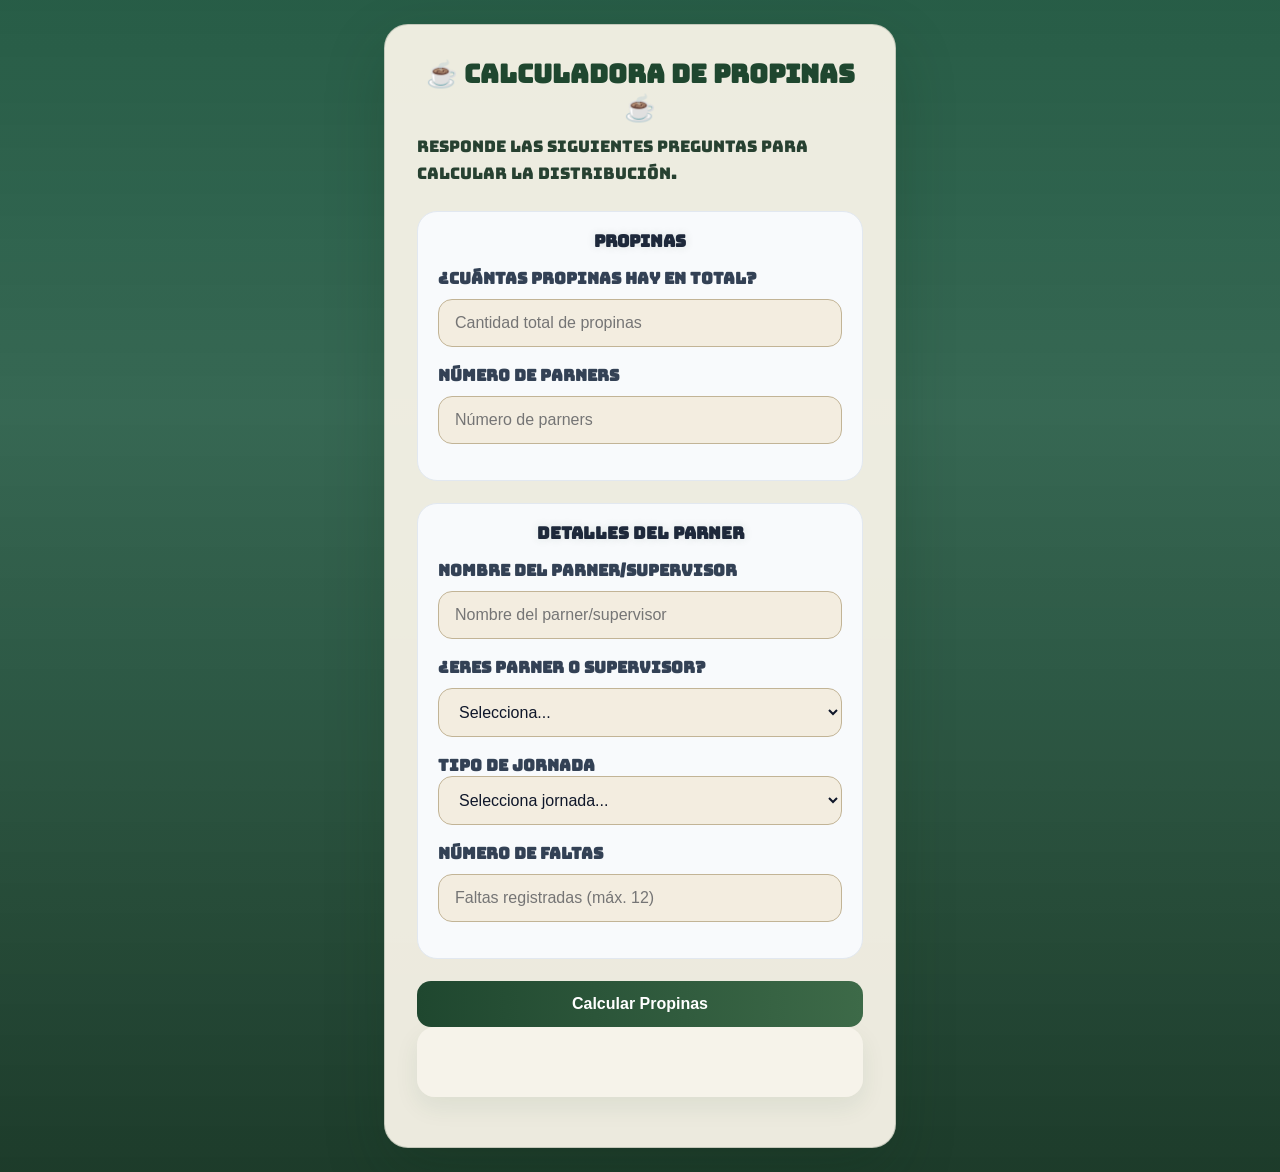
==== index.html @ 47b31a82 "Add files via upload" ====
<!DOCTYPE html>
<html lang="es">
<head>
    <meta charset="UTF-8">
    <meta name="viewport" content="width=device-width, initial-scale=1.0">
    <title>Formulario de Propinas</title>
    <meta
        name="description"
        content="Formulario para calcular y distribuir propinas entre compañeros de trabajo.">
    <!-- Cargar fuentes desde Google Fonts -->
    <link rel="preconnect" href="https://fonts.googleapis.com">
    <link rel="preconnect" href="https://fonts.gstatic.com" crossorigin>
    <link href="https://fonts.googleapis.com/css2?family=Bungee&display=swap" rel="stylesheet">
    <!-- Hoja de estilos personalizada -->
    <link href="styles.css" rel="stylesheet">
</head>
<body>
    <main class="container">
        <section class="form-card">
            <!-- Título principal de la aplicación -->
            <h1>☕ Calculadora de propinas ☕</h1>
            <p>Responde las siguientes preguntas para calcular la distribución.</p>
            
            <!-- FORMULARIO 1: Datos generales de propinas -->
            <form id="propinasForm" action="#" method="post">
                <div class="form-block">
                    <h2>Propinas</h2>
                    
                    <!-- Campo: Cantidad total de propinas a distribuir -->
                    <div class="form-field">
                        <label for="propinasTotales">¿Cuántas propinas hay en total?</label>
                        <input id="propinasTotales" name="propinasTotales" type="number" min="0" step="1" placeholder="Cantidad total de propinas" required>
                    </div>
                    
                    <!-- Campo: Cantidad de parners que compartirán las propinas -->
                    <div class="form-field">
                        <label for="parners">Número de parners</label>
                        <input id="parners" name="parners" type="number" min="1" step="1" placeholder="Número de parners" required>
                    </div>
                </div>
            </form>
            
            <!-- FORMULARIO 2: Detalles específicos del parner/supervisor -->
            <form id="detalleForm" action="#" method="post">
                <div class="form-block">
                    <h2>Detalles del parner</h2>
                    
                    <!-- Campo: Nombre del parner o supervisor -->
                    <div class="form-field">
                        <label for="nombreParner">Nombre del parner/supervisor</label>
                        <input id="nombreParner" name="nombreParner" type="text" placeholder="Nombre del parner/supervisor" required>
                    </div>
                    
                    <!-- Campo: Rol (parner o supervisor) -->
                    <!-- Los supervisores trabajan 12 días fijos (mes completo)
                         Los parners tienen diferentes jornadas (5x2, 4x3, 3x4) -->
                    <div class="form-field">
                        <label for="rolParner">¿Eres parner o supervisor?</label>
                        <select id="rolParner" name="rolParner" required>
                            <option value="">Selecciona...</option>
                            <option value="supervisor">Supervisor</option>
                            <option value="parner">Parner</option>
                        </select>
                    </div>
                    
                    <!-- Campo: Tipo de jornada (solo visible para parners)
                         - 5x2: 5 días trabajo, 2 descanso = 10 días trabajados
                         - 4x3: 4 días trabajo, 3 descanso = 8 días trabajados
                         - 3x4: 3 días trabajo, 4 descanso = 6 días trabajados -->
                    <div class="form-field" id="jornadaField">
                        <label for="jornada">Tipo de jornada</label>
                        <select id="jornada" name="jornada">
                            <option value="">Selecciona jornada...</option>
                            <option value="5x2">5x2</option>
                            <option value="4x3">4x3</option>
                            <option value="3x4">3x4</option>
                        </select>
                    </div>
                    
                    <!-- Campo: Cantidad de faltas
                         Las faltas reducen proporcionalmente las propinas:
                         Factor de descuento = 1 - (faltas / 12)
                         Ejemplo: 3 faltas = 25% descuento, 6 faltas = 50% descuento -->
                    <div class="form-field">
                        <label for="faltas">Número de faltas</label>
                        <input id="faltas" name="faltas" type="number" min="0" max="12" step="1" placeholder="Faltas registradas (máx. 12)" required>
                    </div>
                </div>
                
                <!-- Botón de envío: Calcula y muestra el resultado -->
                <div class="form-actions">
                    <button type="submit">Calcular Propinas</button>
                </div>
            </form>
            
            <!-- Área donde se muestra el resultado del cálculo
                 Se actualiza dinámicamente con JavaScript al hacer click en "Calcular Propinas" -->
            <div id="resultado" class="form-field result"></div>
        </section>
    </main>
    
    <!-- Script que contiene toda la lógica de cálculo -->
    <script src="operacion.js"></script>
</body>
</html>
---- styles.css ----
﻿/* ==================== CONFIGURACIÓN GLOBAL ====================
   Estilos base que aplican a todo el documento */
:root {
    /* Fuente principal de toda la aplicación */
    font-family: 'Bungee', cursive;
    background-color: #f1f3eb;
    color: #0f172a;
}

/* Aplicar box-sizing a todos los elementos para mejor control de espacios */
* {
    box-sizing: border-box;
}

/* ==================== ESTILOS DEL CUERPO ====================
   Configuración de fondo y distribución de la página */
body {
    margin: 0;
    min-height: 100vh;
    /* Centrar contenido vertical y horizontalmente */
    display: grid;
    place-items: center;
    /* Gradiente verde (estilo Starbucks) + imagen de fondo de cafetería */
    background: linear-gradient(180deg, rgba(22, 80, 57, 0.92) 0%, rgba(22, 80, 57, 0.85) 35%, rgba(18, 50, 32, 0.95) 100%),
        url('https://images.unsplash.com/photo-1495474472287-4d71bcdd2085?auto=format&fit=crop&w=1400&q=80') center/cover no-repeat;
    color: #f8f3e7;
}

/* ==================== CONTENEDOR PRINCIPAL ====================
   Limita el ancho máximo y agrega padding */
.container {
    width: min(100%, 560px);
    padding: 24px;
}

/* ==================== TARJETA DEL FORMULARIO ====================
   Contenedor blanco/crema que encapsula todos los formularios */
.form-card {
    background: rgba(248, 244, 232, 0.95);
    border: 1px solid rgba(15, 44, 25, 0.18);
    border-radius: 24px;
    padding: 32px;
    box-shadow: 0 24px 60px rgba(15, 44, 25, 0.22);
}

/* Título principal: "Calculadora de propinas" */
.form-card h1 {
    margin: 0 0 8px;
    /* Tamaño responsivo: mínimo 1.6rem, 2vw de ancho, máximo 2rem */
    font-size: clamp(1.6rem, 2vw, 2rem);
    font-family: 'Bungee', cursive;
    color: #1f472f;
    text-align: center;
}

/* Párrafo descriptivo debajo del título */
.form-card p {
    margin: 0 0 24px;
    color: #274131;
    line-height: 1.7;
}

/* ==================== BLOQUES DE FORMULARIO ====================
   Cada form-block es una sección del formulario (Propinas, Detalles, etc.) */
.form-block {
    padding: 18px 20px;
    border: 1px solid #e2e8f0;
    border-radius: 20px;
    background: #f8fafc;
    margin-bottom: 22px;
}

/* Encabezados dentro de los bloques (h2) */
.form-block h2 {
    margin: 0 0 16px;
    font-size: 1.05rem;
    font-weight: 700;
    color: #1e293b;
    font-family: 'Bungee', cursive;
}

/* Animación especial para el h2 del formulario de propinas (entrada suave) */
#propinasForm .form-block h2 {
    text-align: center;
    opacity: 0;
    animation: propinasEntrance 1.1s ease forwards;
}

/* Centra el h2 del formulario de detalles del parner con animación */
#detalleForm .form-block h2 {
    text-align: center;
    opacity: 0;
    animation: detalleEntrance 1.1s ease forwards 0.3s;
}

/**
 * Animación detalleEntrance:
 * Similar a propinasEntrance pero se activa con un delay de 0.3s
 * Crea un efecto de entrada escalonada
 */
@keyframes detalleEntrance {
    0% {
        opacity: 0;
        transform: translateY(-14px) scale(0.96);
        color: #1f472f;
        text-shadow: 0 0 0 rgba(31, 71, 47, 0);
    }
    70% {
        opacity: 1;
        transform: translateY(0) scale(1.02);
        text-shadow: 0 0 18px rgba(31, 71, 47, 0.18);
    }
    100% {
        opacity: 1;
        transform: translateY(0) scale(1);
        text-shadow: 0 0 10px rgba(31, 71, 47, 0.12);
    }
}

/**
 * Animación propinasEntrance:
 * - Inicia invisible y ligeramente arriba
 * - Se desliza hacia abajo mientras aparece
 * - Agrega un efecto de brillo/sombra de texto
 */
@keyframes propinasEntrance {
    0% {
        opacity: 0;
        transform: translateY(-14px) scale(0.96);
        color: #1f472f;
        text-shadow: 0 0 0 rgba(31, 71, 47, 0);
    }
    70% {
        opacity: 1;
        transform: translateY(0) scale(1.02);
        text-shadow: 0 0 18px rgba(31, 71, 47, 0.18);
    }
    100% {
        opacity: 1;
        transform: translateY(0) scale(1);
        text-shadow: 0 0 10px rgba(31, 71, 47, 0.12);
    }
}

/* ==================== CAMPOS DE FORMULARIO ====================
   Espacios para labels e inputs */
.form-field {
    display: grid;
    gap: 10px;
    margin-bottom: 18px;
}

/* Estilos para los labels */
.form-field label {
    font-weight: 600;
    color: #334155;
}

/* Estilos base para inputs, textareas y selects */
.form-field input,
.form-field textarea,
.form-field select {
    width: 100%;
    padding: 14px 16px;
    border: 1px solid #c2b496;
    border-radius: 14px;
    background: #f3ede0;
    font-size: 1rem;
    color: #0f172a;
}

/* Estilos cuando los elementos de formulario están enfocados */
.form-field input:focus,
.form-field textarea:focus,
.form-field select:focus {
    outline: none;
    border-color: #194b35;
    box-shadow: 0 0 0 4px rgba(25, 75, 53, 0.14);
}

/* Textarea específico: permite redimensionamiento vertical */
.form-field textarea {
    resize: vertical;
    min-height: 126px;
}

/* ==================== ACCIONES DEL FORMULARIO ====================
   Contenedor para los botones */
.form-actions {
    margin-top: 8px;
}

/* ==================== BOTONES ====================
   Botón principal: "Calcular Propinas" */
button {
    width: 100%;
    border: none;
    border-radius: 14px;
    padding: 14px 18px;
    font-size: 1rem;
    font-weight: 700;
    color: #ffffff;
    /* Gradiente verde (estilo Starbucks) */
    background: linear-gradient(90deg, #1f472f 0%, #3d6a48 100%);
    cursor: pointer;
    transition: transform 0.2s ease, box-shadow 0.2s ease;
}

/* Efecto hover: botón se levanta y proyecta sombra */
button:hover {
    transform: translateY(-1px);
    box-shadow: 0 16px 30px rgba(31, 71, 47, 0.25);
}

/* Efecto al presionar: botón vuelve a su posición normal */
button:active {
    transform: translateY(0);
}

/* ==================== ÁREA DE RESULTADO ====================
   Elemento #resultado: muestra el cálculo final */
#resultado {
    min-height: 70px;
    padding: 18px 20px;
    border-radius: 18px;
    background: rgba(247, 244, 235, 0.95);
    box-shadow: 0 10px 24px rgba(31, 71, 47, 0.08);
    transition: background 0.3s ease, box-shadow 0.3s ease;
}

/* Estilos para números dentro del resultado: color negro para destacar */
#resultado .resultado-numero {
    color: #000000;
}

/* ==================== ANIMACIONES DEL RESULTADO ====================
   Clase que triggeriza la animación de resplandor */
.result-glow {
    animation: resultGlow 1.2s ease-in-out;
}

/**
 * Animación resultGlow:
 * - El resultado aparece con un efecto de deslizamiento hacia arriba
 * - Proyecta un resplandor (glow) que se desvanece gradualmente
 * - Da una sensación de aparición elegante
 */
@keyframes resultGlow {
    0% {
        opacity: 0;
        transform: translateY(12px);
        box-shadow: 0 0 0 rgba(31, 71, 47, 0);
    }
    40% {
        opacity: 1;
        transform: translateY(0);
        box-shadow: 0 0 22px rgba(31, 71, 47, 0.25);
    }
    100% {
        transform: translateY(0);
        box-shadow: 0 0 14px rgba(31, 71, 47, 0.16);
    }
}

/* ==================== MEDIA QUERIES - RESPONSIVE DESIGN ====================
   Ajustes para pantallas de 720px o menos */
@media (max-width: 720px) {
    .container {
        padding: 16px;
    }

    .form-card {
        padding: 24px;
        box-shadow: 0 16px 28px rgba(15, 23, 42, 0.08);
    }

    .form-field {
        gap: 8px;
    }

    .form-field input,
    .form-field textarea,
    .form-field select {
        padding: 12px 14px;
        font-size: 0.98rem;
    }

    button {
        padding: 12px 16px;
        font-size: 0.98rem;
    }
}

/* Ajustes para pantallas muy pequeñas (520px o menos) */
@media (max-width: 520px) {
    body {
        padding: 16px 0;
    }

    .form-card {
        padding: 20px;
        border-radius: 20px;
    }

    .form-block {
        padding: 16px;
    }

    .form-card h1 {
        font-size: 1.5rem;
    }

    .form-block h2 {
        font-size: 1rem;
    }

    button {
        font-size: 0.95rem;
    }
}
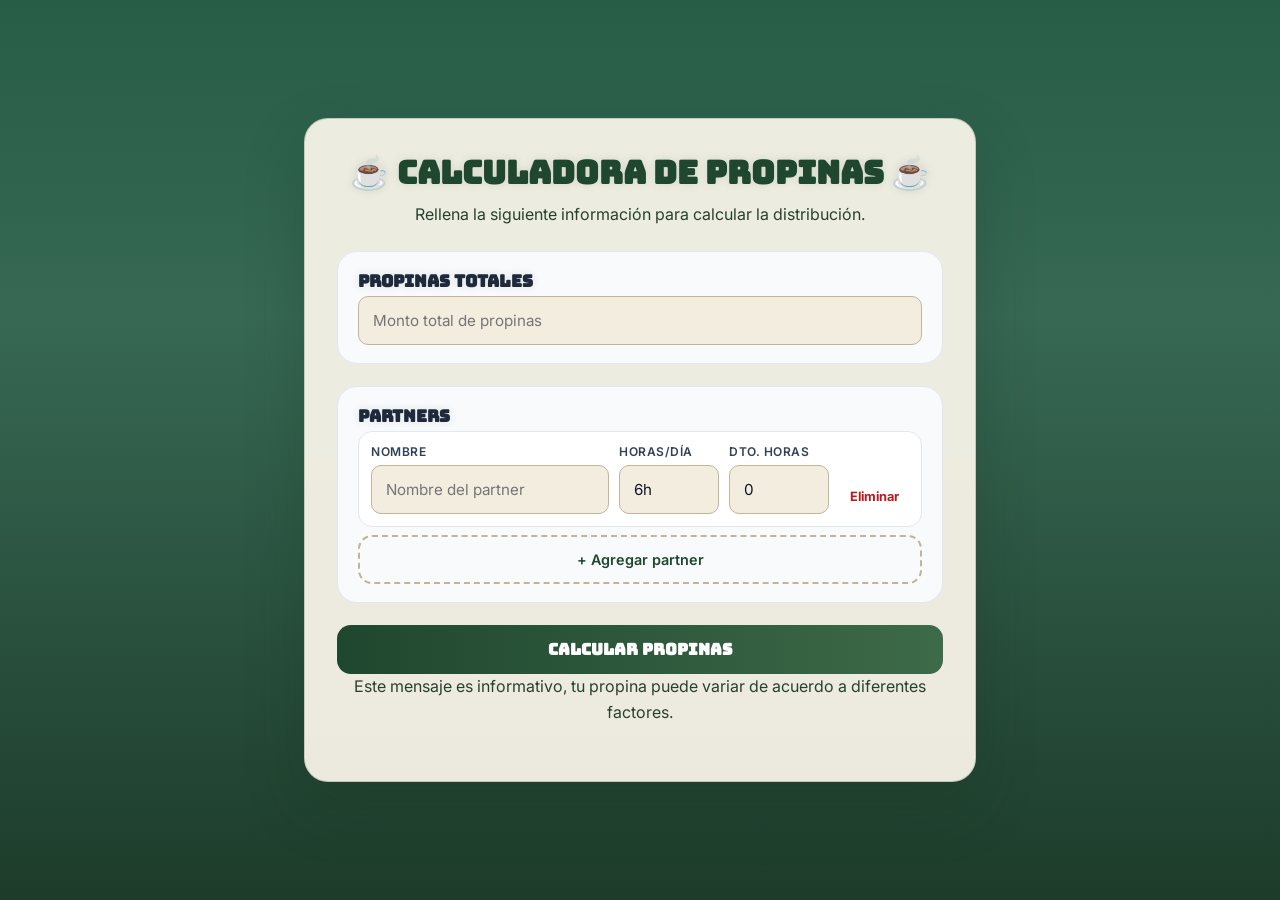
==== commit 9202da1d: "Add files via upload" ====
--- a/index.html
+++ b/index.html
@@ -1,105 +1,44 @@
-<!DOCTYPE html>
-<html lang="es">
-<head>
-    <meta charset="UTF-8">
-    <meta name="viewport" content="width=device-width, initial-scale=1.0">
-    <title>Formulario de Propinas</title>
-    <meta
-        name="description"
-        content="Formulario para calcular y distribuir propinas entre compañeros de trabajo.">
-    <!-- Cargar fuentes desde Google Fonts -->
-    <link rel="preconnect" href="https://fonts.googleapis.com">
-    <link rel="preconnect" href="https://fonts.gstatic.com" crossorigin>
-    <link href="https://fonts.googleapis.com/css2?family=Bungee&display=swap" rel="stylesheet">
-    <!-- Hoja de estilos personalizada -->
-    <link href="styles.css" rel="stylesheet">
-</head>
-<body>
-    <main class="container">
-        <section class="form-card">
-            <!-- Título principal de la aplicación -->
-            <h1>☕ Calculadora de propinas ☕</h1>
-            <p>Responde las siguientes preguntas para calcular la distribución.</p>
-            
-            <!-- FORMULARIO 1: Datos generales de propinas -->
-            <form id="propinasForm" action="#" method="post">
-                <div class="form-block">
-                    <h2>Propinas</h2>
-                    
-                    <!-- Campo: Cantidad total de propinas a distribuir -->
-                    <div class="form-field">
-                        <label for="propinasTotales">¿Cuántas propinas hay en total?</label>
-                        <input id="propinasTotales" name="propinasTotales" type="number" min="0" step="1" placeholder="Cantidad total de propinas" required>
-                    </div>
-                    
-                    <!-- Campo: Cantidad de parners que compartirán las propinas -->
-                    <div class="form-field">
-                        <label for="parners">Número de parners</label>
-                        <input id="parners" name="parners" type="number" min="1" step="1" placeholder="Número de parners" required>
-                    </div>
-                </div>
-            </form>
-            
-            <!-- FORMULARIO 2: Detalles específicos del parner/supervisor -->
-            <form id="detalleForm" action="#" method="post">
-                <div class="form-block">
-                    <h2>Detalles del parner</h2>
-                    
-                    <!-- Campo: Nombre del parner o supervisor -->
-                    <div class="form-field">
-                        <label for="nombreParner">Nombre del parner/supervisor</label>
-                        <input id="nombreParner" name="nombreParner" type="text" placeholder="Nombre del parner/supervisor" required>
-                    </div>
-                    
-                    <!-- Campo: Rol (parner o supervisor) -->
-                    <!-- Los supervisores trabajan 12 días fijos (mes completo)
-                         Los parners tienen diferentes jornadas (5x2, 4x3, 3x4) -->
-                    <div class="form-field">
-                        <label for="rolParner">¿Eres parner o supervisor?</label>
-                        <select id="rolParner" name="rolParner" required>
-                            <option value="">Selecciona...</option>
-                            <option value="supervisor">Supervisor</option>
-                            <option value="parner">Parner</option>
-                        </select>
-                    </div>
-                    
-                    <!-- Campo: Tipo de jornada (solo visible para parners)
-                         - 5x2: 5 días trabajo, 2 descanso = 10 días trabajados
-                         - 4x3: 4 días trabajo, 3 descanso = 8 días trabajados
-                         - 3x4: 3 días trabajo, 4 descanso = 6 días trabajados -->
-                    <div class="form-field" id="jornadaField">
-                        <label for="jornada">Tipo de jornada</label>
-                        <select id="jornada" name="jornada">
-                            <option value="">Selecciona jornada...</option>
-                            <option value="5x2">5x2</option>
-                            <option value="4x3">4x3</option>
-                            <option value="3x4">3x4</option>
-                        </select>
-                    </div>
-                    
-                    <!-- Campo: Cantidad de faltas
-                         Las faltas reducen proporcionalmente las propinas:
-                         Factor de descuento = 1 - (faltas / 12)
-                         Ejemplo: 3 faltas = 25% descuento, 6 faltas = 50% descuento -->
-                    <div class="form-field">
-                        <label for="faltas">Número de faltas</label>
-                        <input id="faltas" name="faltas" type="number" min="0" max="12" step="1" placeholder="Faltas registradas (máx. 12)" required>
-                    </div>
-                </div>
-                
-                <!-- Botón de envío: Calcula y muestra el resultado -->
-                <div class="form-actions">
-                    <button type="submit">Calcular Propinas</button>
-                </div>
-            </form>
-            
-            <!-- Área donde se muestra el resultado del cálculo
-                 Se actualiza dinámicamente con JavaScript al hacer click en "Calcular Propinas" -->
-            <div id="resultado" class="form-field result"></div>
-        </section>
-    </main>
-    
-    <!-- Script que contiene toda la lógica de cálculo -->
-    <script src="operacion.js"></script>
-</body>
-</html>+<!DOCTYPE html>
+<html lang="es">
+<head>
+    <meta charset="UTF-8">
+    <meta name="viewport" content="width=device-width, initial-scale=1.0">
+    <title>Calculadora de Propinas</title>
+    <meta name="description" content="Calcula y distribuye propinas proporcionalmente según horas trabajadas y descuentos.">
+    <link rel="preconnect" href="https://fonts.googleapis.com">
+    <link rel="preconnect" href="https://fonts.gstatic.com" crossorigin>
+    <link href="https://fonts.googleapis.com/css2?family=Bungee&family=Inter:wght@400;600;700&display=swap" rel="stylesheet">
+    <link href="styles.css" rel="stylesheet">
+</head>
+<body>
+    <main class="container">
+        <section class="form-card">
+            <h1>☕ Calculadora de propinas ☕</h1>
+            <p>Rellena la siguiente información para calcular la distribución.</p>
+
+            <form id="propinasForm">
+                <div class="form-block">
+                    <h2>Propinas totales</h2>
+                    <div class="form-field">
+                        <input id="propinasTotales" type="number" min="0" step="1" placeholder="Monto total de propinas" required>
+                    </div>
+                </div>
+            </form>
+
+            <div class="form-block">
+                <h2>Partners</h2>
+                <div id="partnersContainer"></div>
+                <button type="button" id="addPartnerBtn" class="btn-secondary">+ Agregar partner</button>
+            </div>
+
+            <div class="form-actions">
+                <button type="button" id="calcularBtn">Calcular propinas</button>
+            </div>
+
+            <div id="resultado" class="form-field result" style="display:none;"></div>
+            <p class="footer-msg">Este mensaje es informativo, tu propina puede variar de acuerdo a diferentes factores.</p>
+        </section>
+    </main>
+    <script src="operacion.js"></script>
+</body>
+</html>
--- a/styles.css
+++ b/styles.css
@@ -1,320 +1,338 @@
-﻿/* ==================== CONFIGURACIÓN GLOBAL ====================
-   Estilos base que aplican a todo el documento */
-:root {
-    /* Fuente principal de toda la aplicación */
-    font-family: 'Bungee', cursive;
+﻿:root {
+    font-family: 'Inter', sans-serif;
     background-color: #f1f3eb;
     color: #0f172a;
 }
-
-/* Aplicar box-sizing a todos los elementos para mejor control de espacios */
-* {
-    box-sizing: border-box;
-}
-
-/* ==================== ESTILOS DEL CUERPO ====================
-   Configuración de fondo y distribución de la página */
+* { box-sizing: border-box; }
+
 body {
     margin: 0;
     min-height: 100vh;
-    /* Centrar contenido vertical y horizontalmente */
     display: grid;
     place-items: center;
-    /* Gradiente verde (estilo Starbucks) + imagen de fondo de cafetería */
-    background: linear-gradient(180deg, rgba(22, 80, 57, 0.92) 0%, rgba(22, 80, 57, 0.85) 35%, rgba(18, 50, 32, 0.95) 100%),
-        url('https://images.unsplash.com/photo-1495474472287-4d71bcdd2085?auto=format&fit=crop&w=1400&q=80') center/cover no-repeat;
+    background: linear-gradient(180deg, rgba(22,80,57,0.92) 0%, rgba(22,80,57,0.85) 35%, rgba(18,50,32,0.95) 100%),
+        url('https://images.unsplash.com/photo-1495474472287-4d71bcdd2085?auto=format&fit=crop&w=1400&q=80') center/cover no-repeat fixed;
     color: #f8f3e7;
 }
 
-/* ==================== CONTENEDOR PRINCIPAL ====================
-   Limita el ancho máximo y agrega padding */
 .container {
-    width: min(100%, 560px);
-    padding: 24px;
-}
-
-/* ==================== TARJETA DEL FORMULARIO ====================
-   Contenedor blanco/crema que encapsula todos los formularios */
+    width: min(100%, 720px);
+    padding: clamp(12px, 3vw, 24px);
+}
+
 .form-card {
-    background: rgba(248, 244, 232, 0.95);
-    border: 1px solid rgba(15, 44, 25, 0.18);
-    border-radius: 24px;
-    padding: 32px;
-    box-shadow: 0 24px 60px rgba(15, 44, 25, 0.22);
-}
-
-/* Título principal: "Calculadora de propinas" */
+    background: rgba(248,244,232,0.95);
+    border: 1px solid rgba(15,44,25,0.18);
+    border-radius: clamp(16px, 3vw, 24px);
+    padding: clamp(20px, 4vw, 32px);
+    box-shadow: 0 24px 60px rgba(15,44,25,0.22);
+}
+
 .form-card h1 {
     margin: 0 0 8px;
-    /* Tamaño responsivo: mínimo 1.6rem, 2vw de ancho, máximo 2rem */
-    font-size: clamp(1.6rem, 2vw, 2rem);
+    font-size: clamp(1.4rem, 4vw, 2rem);
     font-family: 'Bungee', cursive;
     color: #1f472f;
     text-align: center;
-}
-
-/* Párrafo descriptivo debajo del título */
-.form-card p {
-    margin: 0 0 24px;
+    opacity: 0;
+    animation: titleEntrance 0.8s ease forwards;
+}
+
+.form-card > p {
+    margin: 0 0 clamp(16px, 3vw, 24px);
     color: #274131;
-    line-height: 1.7;
-}
-
-/* ==================== BLOQUES DE FORMULARIO ====================
-   Cada form-block es una sección del formulario (Propinas, Detalles, etc.) */
+    line-height: 1.6;
+    text-align: center;
+    font-size: clamp(0.85rem, 2vw, 1rem);
+}
+
 .form-block {
-    padding: 18px 20px;
+    padding: clamp(14px, 2.5vw, 18px) clamp(14px, 3vw, 20px);
     border: 1px solid #e2e8f0;
-    border-radius: 20px;
+    border-radius: clamp(14px, 2.5vw, 20px);
     background: #f8fafc;
-    margin-bottom: 22px;
-}
-
-/* Encabezados dentro de los bloques (h2) */
+    margin-bottom: clamp(16px, 2.5vw, 22px);
+}
+
 .form-block h2 {
-    margin: 0 0 16px;
-    font-size: 1.05rem;
+    margin: 0 0 4px;
+    font-size: clamp(0.95rem, 2vw, 1.05rem);
     font-weight: 700;
     color: #1e293b;
     font-family: 'Bungee', cursive;
-}
-
-/* Animación especial para el h2 del formulario de propinas (entrada suave) */
-#propinasForm .form-block h2 {
-    text-align: center;
     opacity: 0;
-    animation: propinasEntrance 1.1s ease forwards;
-}
-
-/* Centra el h2 del formulario de detalles del parner con animación */
-#detalleForm .form-block h2 {
-    text-align: center;
-    opacity: 0;
-    animation: detalleEntrance 1.1s ease forwards 0.3s;
-}
-
-/**
- * Animación detalleEntrance:
- * Similar a propinasEntrance pero se activa con un delay de 0.3s
- * Crea un efecto de entrada escalonada
- */
-@keyframes detalleEntrance {
-    0% {
-        opacity: 0;
-        transform: translateY(-14px) scale(0.96);
-        color: #1f472f;
-        text-shadow: 0 0 0 rgba(31, 71, 47, 0);
-    }
-    70% {
-        opacity: 1;
-        transform: translateY(0) scale(1.02);
-        text-shadow: 0 0 18px rgba(31, 71, 47, 0.18);
-    }
-    100% {
-        opacity: 1;
-        transform: translateY(0) scale(1);
-        text-shadow: 0 0 10px rgba(31, 71, 47, 0.12);
-    }
-}
-
-/**
- * Animación propinasEntrance:
- * - Inicia invisible y ligeramente arriba
- * - Se desliza hacia abajo mientras aparece
- * - Agrega un efecto de brillo/sombra de texto
- */
-@keyframes propinasEntrance {
-    0% {
-        opacity: 0;
-        transform: translateY(-14px) scale(0.96);
-        color: #1f472f;
-        text-shadow: 0 0 0 rgba(31, 71, 47, 0);
-    }
-    70% {
-        opacity: 1;
-        transform: translateY(0) scale(1.02);
-        text-shadow: 0 0 18px rgba(31, 71, 47, 0.18);
-    }
-    100% {
-        opacity: 1;
-        transform: translateY(0) scale(1);
-        text-shadow: 0 0 10px rgba(31, 71, 47, 0.12);
-    }
-}
-
-/* ==================== CAMPOS DE FORMULARIO ====================
-   Espacios para labels e inputs */
+    animation: titleEntrance 0.8s ease forwards 0.2s;
+}
+
 .form-field {
     display: grid;
-    gap: 10px;
-    margin-bottom: 18px;
-}
-
-/* Estilos para los labels */
+    gap: 6px;
+    margin-bottom: 0;
+}
+
 .form-field label {
     font-weight: 600;
     color: #334155;
-}
-
-/* Estilos base para inputs, textareas y selects */
+    font-size: 0.75rem;
+    text-transform: uppercase;
+    letter-spacing: 0.5px;
+}
+
 .form-field input,
-.form-field textarea,
 .form-field select {
     width: 100%;
-    padding: 14px 16px;
+    padding: clamp(10px, 2vw, 14px) clamp(10px, 2vw, 14px);
     border: 1px solid #c2b496;
-    border-radius: 14px;
+    border-radius: clamp(8px, 1.5vw, 10px);
     background: #f3ede0;
-    font-size: 1rem;
+    font-size: clamp(0.85rem, 2vw, 0.95rem);
     color: #0f172a;
-}
-
-/* Estilos cuando los elementos de formulario están enfocados */
+    font-family: 'Inter', sans-serif;
+    -webkit-appearance: none;
+    appearance: none;
+}
+
 .form-field input:focus,
-.form-field textarea:focus,
 .form-field select:focus {
     outline: none;
     border-color: #194b35;
-    box-shadow: 0 0 0 4px rgba(25, 75, 53, 0.14);
-}
-
-/* Textarea específico: permite redimensionamiento vertical */
-.form-field textarea {
-    resize: vertical;
-    min-height: 126px;
-}
-
-/* ==================== ACCIONES DEL FORMULARIO ====================
-   Contenedor para los botones */
-.form-actions {
-    margin-top: 8px;
-}
-
-/* ==================== BOTONES ====================
-   Botón principal: "Calcular Propinas" */
+    box-shadow: 0 0 0 4px rgba(25,75,53,0.14);
+}
+
+.form-actions { margin-top: 8px; }
+
+.footer-msg {
+    text-align: center;
+    font-size: clamp(0.7rem, 1.8vw, 0.8rem);
+    color: #64748b;
+    margin: clamp(12px, 2vw, 16px) 0 0;
+    font-family: 'Inter', sans-serif;
+    line-height: 1.5;
+}
+
 button {
     width: 100%;
     border: none;
     border-radius: 14px;
-    padding: 14px 18px;
-    font-size: 1rem;
+    padding: clamp(12px, 2vw, 14px) clamp(14px, 2.5vw, 18px);
+    font-size: clamp(0.9rem, 2vw, 1rem);
     font-weight: 700;
-    color: #ffffff;
-    /* Gradiente verde (estilo Starbucks) */
+    color: #fff;
     background: linear-gradient(90deg, #1f472f 0%, #3d6a48 100%);
     cursor: pointer;
     transition: transform 0.2s ease, box-shadow 0.2s ease;
-}
-
-/* Efecto hover: botón se levanta y proyecta sombra */
+    font-family: 'Bungee', cursive;
+    -webkit-tap-highlight-color: transparent;
+}
+
 button:hover {
     transform: translateY(-1px);
-    box-shadow: 0 16px 30px rgba(31, 71, 47, 0.25);
-}
-
-/* Efecto al presionar: botón vuelve a su posición normal */
-button:active {
-    transform: translateY(0);
-}
-
-/* ==================== ÁREA DE RESULTADO ====================
-   Elemento #resultado: muestra el cálculo final */
+    box-shadow: 0 16px 30px rgba(31,71,47,0.25);
+}
+
+button:active { transform: translateY(0); }
+
+.btn-secondary {
+    background: transparent;
+    color: #1f472f;
+    border: 2px dashed #c2b496;
+    font-size: clamp(0.85rem, 2vw, 0.9rem);
+    margin-top: 8px;
+    font-family: 'Inter', sans-serif;
+    font-weight: 600;
+}
+
+.btn-secondary:hover {
+    background: rgba(31,71,47,0.06);
+    box-shadow: none;
+}
+
+#partnersContainer { display: grid; gap: 10px; }
+
+.partner-row {
+    display: grid;
+    grid-template-columns: 1fr 100px 100px 70px;
+    gap: 10px;
+    align-items: end;
+    padding: clamp(10px, 1.5vw, 12px);
+    border: 1px solid #e2e8f0;
+    border-radius: 14px;
+    background: #fff;
+}
+
+.partner-row .btn-remove {
+    background: transparent;
+    color: #b91c1c;
+    border: none;
+    font-size: 0.8rem;
+    padding: 8px 4px;
+    cursor: pointer;
+    font-family: 'Inter', sans-serif;
+    font-weight: 700;
+    width: auto;
+    align-self: end;
+    margin-bottom: 2px;
+    -webkit-tap-highlight-color: transparent;
+}
+
+.partner-row .btn-remove:hover {
+    background: rgba(185,28,28,0.08);
+    box-shadow: none;
+    transform: none;
+}
+
 #resultado {
     min-height: 70px;
-    padding: 18px 20px;
-    border-radius: 18px;
-    background: rgba(247, 244, 235, 0.95);
-    box-shadow: 0 10px 24px rgba(31, 71, 47, 0.08);
+    padding: clamp(14px, 2.5vw, 18px) clamp(14px, 2.5vw, 20px);
+    border-radius: clamp(14px, 2.5vw, 18px);
+    background: rgba(247,244,235,0.95);
+    box-shadow: 0 10px 24px rgba(31,71,47,0.08);
     transition: background 0.3s ease, box-shadow 0.3s ease;
-}
-
-/* Estilos para números dentro del resultado: color negro para destacar */
-#resultado .resultado-numero {
-    color: #000000;
-}
-
-/* ==================== ANIMACIONES DEL RESULTADO ====================
-   Clase que triggeriza la animación de resplandor */
+    overflow-x: auto;
+    -webkit-overflow-scrolling: touch;
+    margin-top: clamp(16px, 3vw, 22px);
+}
+
+#resultado table {
+    width: 100%;
+    min-width: 520px;
+    border-collapse: collapse;
+    font-family: 'Inter', sans-serif;
+    font-size: clamp(0.75rem, 1.8vw, 0.85rem);
+}
+
+#resultado th {
+    background: #1f472f;
+    color: #fff;
+    padding: clamp(8px, 1.2vw, 10px) clamp(6px, 1vw, 8px);
+    text-align: left;
+    font-weight: 600;
+    font-size: clamp(0.65rem, 1.5vw, 0.75rem);
+    text-transform: uppercase;
+    letter-spacing: 0.5px;
+    white-space: nowrap;
+}
+
+#resultado td {
+    padding: clamp(6px, 1vw, 8px);
+    border-bottom: 1px solid #e2e8f0;
+    color: #0f172a;
+    white-space: nowrap;
+}
+
+#resultado tr:last-child td { border-bottom: none; }
+
+#resultado tr.total-row td {
+    border-top: 2px solid #1f472f;
+    font-weight: 700;
+    background: rgba(31,71,47,0.05);
+}
+
+#resultado .result-title {
+    font-family: 'Bungee', cursive;
+    font-size: clamp(1rem, 2.5vw, 1.1rem);
+    color: #1f472f;
+    margin: 0 0 8px;
+    text-align: center;
+}
+
+#resultado .result-summary {
+    text-align: center;
+    color: #274131;
+    margin: 0 0 clamp(8px, 1.5vw, 12px);
+    font-size: clamp(0.75rem, 2vw, 0.85rem);
+    line-height: 1.6;
+}
+
+@keyframes titleEntrance {
+    0% {
+        opacity: 0;
+        transform: translateY(-12px) scale(0.96);
+        text-shadow: 0 0 0 rgba(31,71,47,0);
+    }
+    100% {
+        opacity: 1;
+        transform: translateY(0) scale(1);
+        text-shadow: 0 0 10px rgba(31,71,47,0.12);
+    }
+}
+
 .result-glow {
     animation: resultGlow 1.2s ease-in-out;
 }
 
-/**
- * Animación resultGlow:
- * - El resultado aparece con un efecto de deslizamiento hacia arriba
- * - Proyecta un resplandor (glow) que se desvanece gradualmente
- * - Da una sensación de aparición elegante
- */
 @keyframes resultGlow {
-    0% {
-        opacity: 0;
-        transform: translateY(12px);
-        box-shadow: 0 0 0 rgba(31, 71, 47, 0);
-    }
-    40% {
-        opacity: 1;
-        transform: translateY(0);
-        box-shadow: 0 0 22px rgba(31, 71, 47, 0.25);
-    }
-    100% {
-        transform: translateY(0);
-        box-shadow: 0 0 14px rgba(31, 71, 47, 0.16);
-    }
-}
-
-/* ==================== MEDIA QUERIES - RESPONSIVE DESIGN ====================
-   Ajustes para pantallas de 720px o menos */
-@media (max-width: 720px) {
-    .container {
+    0% { opacity: 0; transform: translateY(12px); box-shadow: 0 0 0 rgba(31,71,47,0); }
+    40% { opacity: 1; transform: translateY(0); box-shadow: 0 0 22px rgba(31,71,47,0.25); }
+    100% { transform: translateY(0); box-shadow: 0 0 14px rgba(31,71,47,0.16); }
+}
+
+@media (max-width: 640px) {
+    body {
+        background: linear-gradient(180deg, rgba(22,80,57,0.95) 0%, rgba(18,50,32,0.98) 100%);
+    }
+
+    .partner-row {
+        grid-template-columns: 1fr 1fr;
+        gap: 8px;
+    }
+
+    .partner-row .form-field:nth-child(1) {
+        grid-column: 1 / -1;
+    }
+
+    .partner-row .btn-remove {
+        grid-column: 2;
+        justify-self: end;
+        padding: 8px 12px;
+        min-height: 44px;
+        display: flex;
+        align-items: center;
+    }
+}
+
+@media (max-width: 480px) {
+    .form-card {
         padding: 16px;
     }
 
-    .form-card {
-        padding: 24px;
-        box-shadow: 0 16px 28px rgba(15, 23, 42, 0.08);
-    }
-
-    .form-field {
-        gap: 8px;
+    .form-block {
+        padding: 12px;
+    }
+
+    .partner-row {
+        gap: 6px;
+        padding: 10px;
+    }
+
+    .partner-row .form-field label {
+        font-size: 0.65rem;
     }
 
     .form-field input,
-    .form-field textarea,
     .form-field select {
-        padding: 12px 14px;
-        font-size: 0.98rem;
+        padding: 12px 10px;
+        font-size: 16px;
     }
 
     button {
-        padding: 12px 16px;
-        font-size: 0.98rem;
-    }
-}
-
-/* Ajustes para pantallas muy pequeñas (520px o menos) */
-@media (max-width: 520px) {
-    body {
-        padding: 16px 0;
-    }
-
-    .form-card {
-        padding: 20px;
-        border-radius: 20px;
-    }
-
-    .form-block {
-        padding: 16px;
-    }
-
-    .form-card h1 {
-        font-size: 1.5rem;
-    }
-
-    .form-block h2 {
-        font-size: 1rem;
-    }
-
-    button {
-        font-size: 0.95rem;
-    }
-}
+        padding: 16px 14px;
+        font-size: 16px;
+        border-radius: 12px;
+    }
+
+    .btn-secondary {
+        padding: 14px;
+    }
+
+    #resultado {
+        padding: 12px;
+        border-radius: 12px;
+    }
+
+    #resultado th,
+    #resultado td {
+        padding: 6px 4px;
+        font-size: 0.7rem;
+    }
+}
